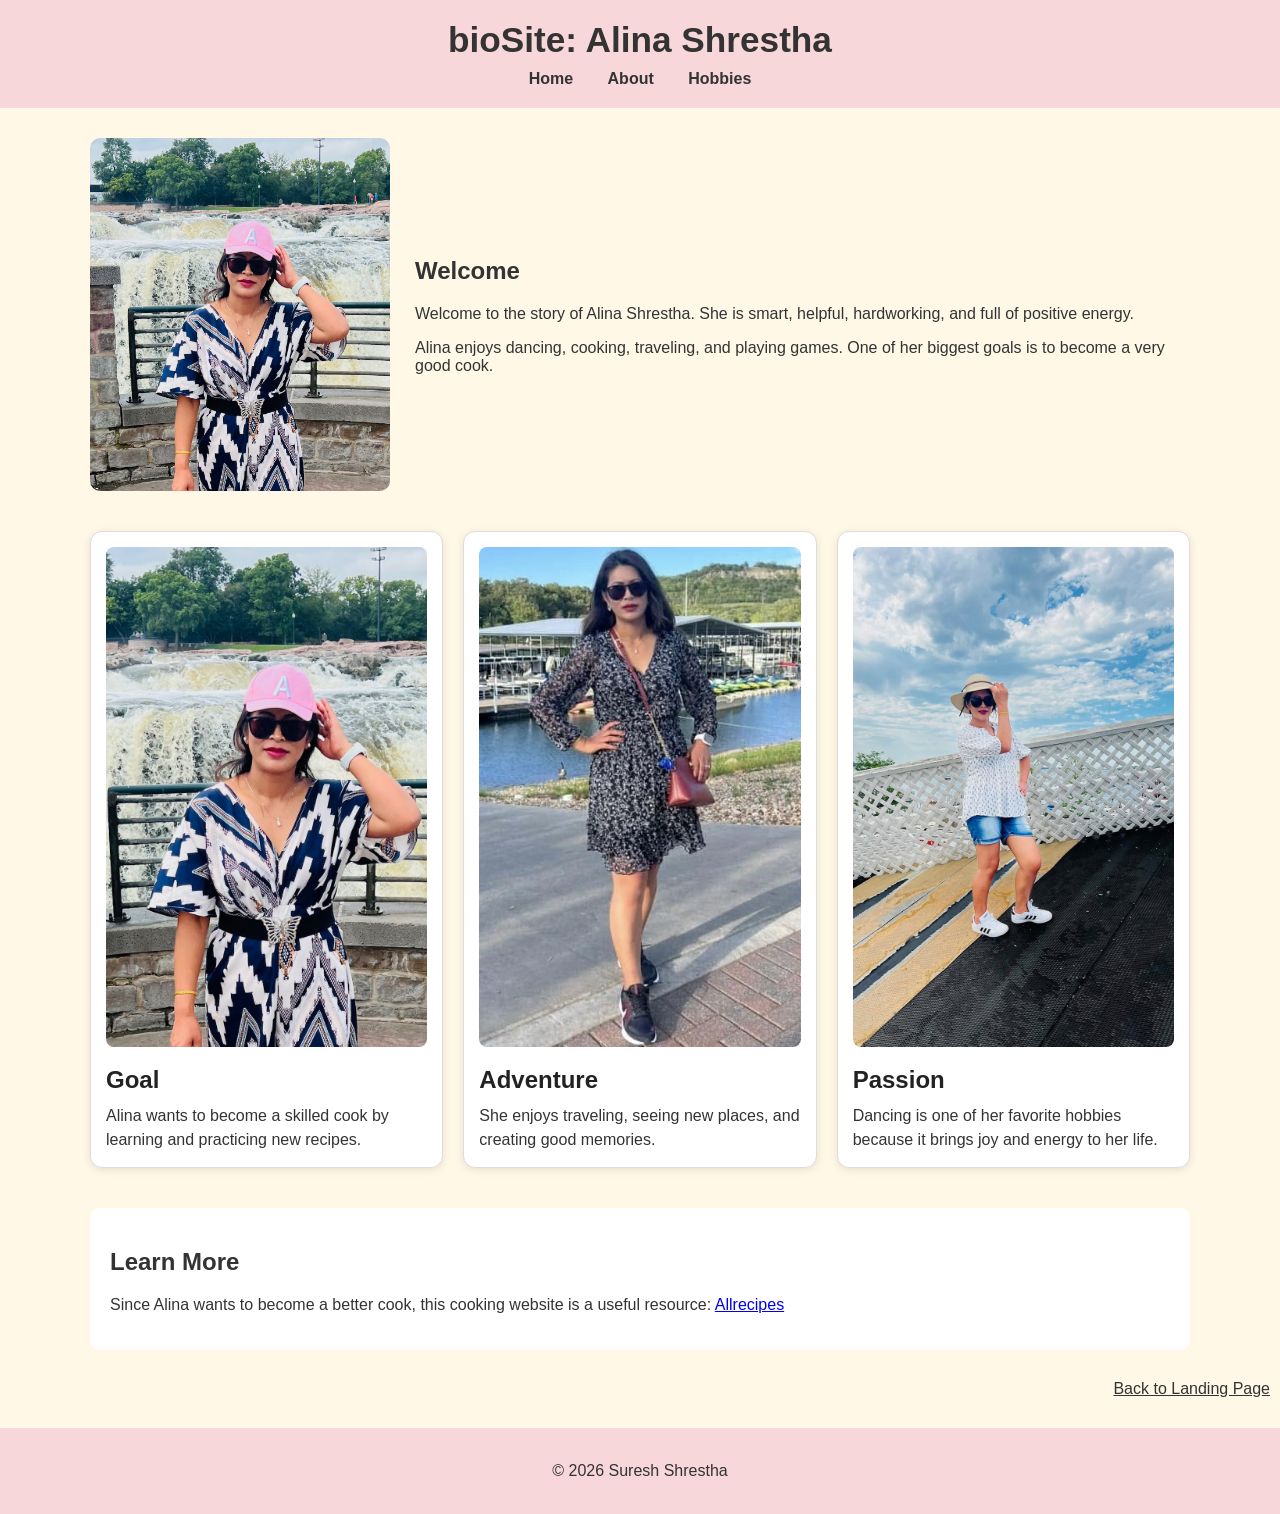
==== index.html @ 7d938309 "Completed bioSite project" ====
<!-- Suresh Shrestha
     4/24/2026
     Module-6.3 Assignment
-->

<!DOCTYPE html>
<html lang="en">
<head>
    <meta charset="UTF-8">
    <meta name="viewport" content="width=device-width, initial-scale=1.0">
    <meta name="description" content="Assignment 6.3 for CSD 340 Development with HTML and CSS">
    <meta name="keywords" content="HTML, CSS, Bellevue University, CSD 340">
    <meta name="author" content="Suresh Shrestha">
    <title>bioSite - Alina Shrestha</title>
  <link rel="stylesheet" href="style.css" />
</head>
<body>
  <header>
    <h1>bioSite: Alina Shrestha</h1>
    <nav>
      <a href="index.html">Home</a>
      <a href="about.html">About</a>
      <a href="hobbies.html">Hobbies</a>
    </nav>
  </header>

  <main class="container">
    <section class="hero">
      <img src="images/alina-main.jpg" alt="Alina Shrestha" />
      <div class="hero-text">
        <h2>Welcome</h2>
        <p>
          Welcome to the story of Alina Shrestha. She is smart, helpful,
          hardworking, and full of positive energy.
        </p>
        <p>
          Alina enjoys dancing, cooking, traveling, and playing games. One of
          her biggest goals is to become a very good cook.
        </p>
      </div>
    </section>

    <section class="cards">
      <div class="card">
        <img src="images/cooking.jpg" alt="Alina cooking" />
        <h2>Goal</h2>
        <p>Alina wants to become a skilled cook by learning and practicing new recipes.</p>
      </div>

      <div class="card">
        <img src="images/travel.jpg" alt="Alina traveling" />
        <h2>Adventure</h2>
        <p>She enjoys traveling, seeing new places, and creating good memories.</p>
      </div>

      <div class="card">
        <img src="images/dancing.jpg" alt="Alina dancing" />
        <h2>Passion</h2>
        <p>Dancing is one of her favorite hobbies because it brings joy and energy to her life.</p>
      </div>
    </section>

    <section class="external-link">
      <h2>Learn More</h2>
      <p>
        Since Alina wants to become a better cook, this cooking website is a useful resource:
        <a href="https://www.allrecipes.com/" target="_blank">Allrecipes</a>
      </p>
    </section>
  </main>

   <div class="back-link">
        <a href="../csd-340/index.html">Back to Landing Page</a>
    </div>

  <footer>
    <p>&copy; 2026 Suresh Shrestha</p>
  </footer>
  
</body>
</html>
---- style.css ----
/* Suresh Shrestha
   4/24/2026
   Module-6.3 Assignment
*/

body {
  margin: 0;
  font-family: Arial, sans-serif;
  background-color: #fff8e7;
  color: #333333;
}

header {
  background-color: #f8d7da;
  padding: 20px;
  text-align: center;
}

header h1 {
  margin: 0;
  color: #333333;
  font-size: 2.2rem;
}

nav {
  margin-top: 10px;
}

nav a {
  text-decoration: none;
  color: #333333;
  margin: 0 15px;
  font-weight: bold;
}

nav a:hover {
  color: #d4af37;
}

.container {
  width: 90%;
  max-width: 1100px;
  margin: 30px auto;
}

.hero {
  display: flex;
  flex-wrap: wrap;
  align-items: center;
  gap: 25px;
  margin-bottom: 40px;
}

.hero img {
  width: 300px;
  max-width: 100%;
  border-radius: 10px;
}

.hero-text {
  flex: 1;
}

.cards {
  display: grid;
  grid-template-columns: repeat(auto-fit, minmax(250px, 1fr));
  gap: 20px;
}

.card {
  background-color: #ffffff;
  border: 1px solid #ddd;
  border-radius: 12px;
  padding: 15px;
  box-shadow: 0 2px 8px rgba(0, 0, 0, 0.1);
}

.card img {
  width: 100%;
  height: 500px;
  object-fit: cover;
  object-position: center;
  border-radius: 8px;
}

.card h2,
.card h3 {
  margin-top: 15px;
  margin-bottom: 10px;
  color: #222222;
}

.card p {
  margin: 0;
  line-height: 1.5;
}

.about-section {
  display: flex;
  flex-wrap: wrap;
  gap: 20px;
  align-items: flex-start;
}

.portrait {
  width: 300px;
  max-width: 100%;
  border-radius: 10px;
}

.external-link {
  margin-top: 40px;
  padding: 20px;
  background-color: #ffffff;
  border-radius: 10px;
}

footer {
  text-align: center;
  padding: 18px;
  background-color: #f8d7da;
  margin-top: 30px;
}

.back-link {
  text-align: right;
  margin: 25px 10px 10px 10px;
}

.back-link a {
  color: #333333;
  text-decoration: underline;
  background: none;
  padding: 0;
  border-radius: 0;
  font-weight: normal;
}

.back-link a:hover {
  color: #d4af37;
}
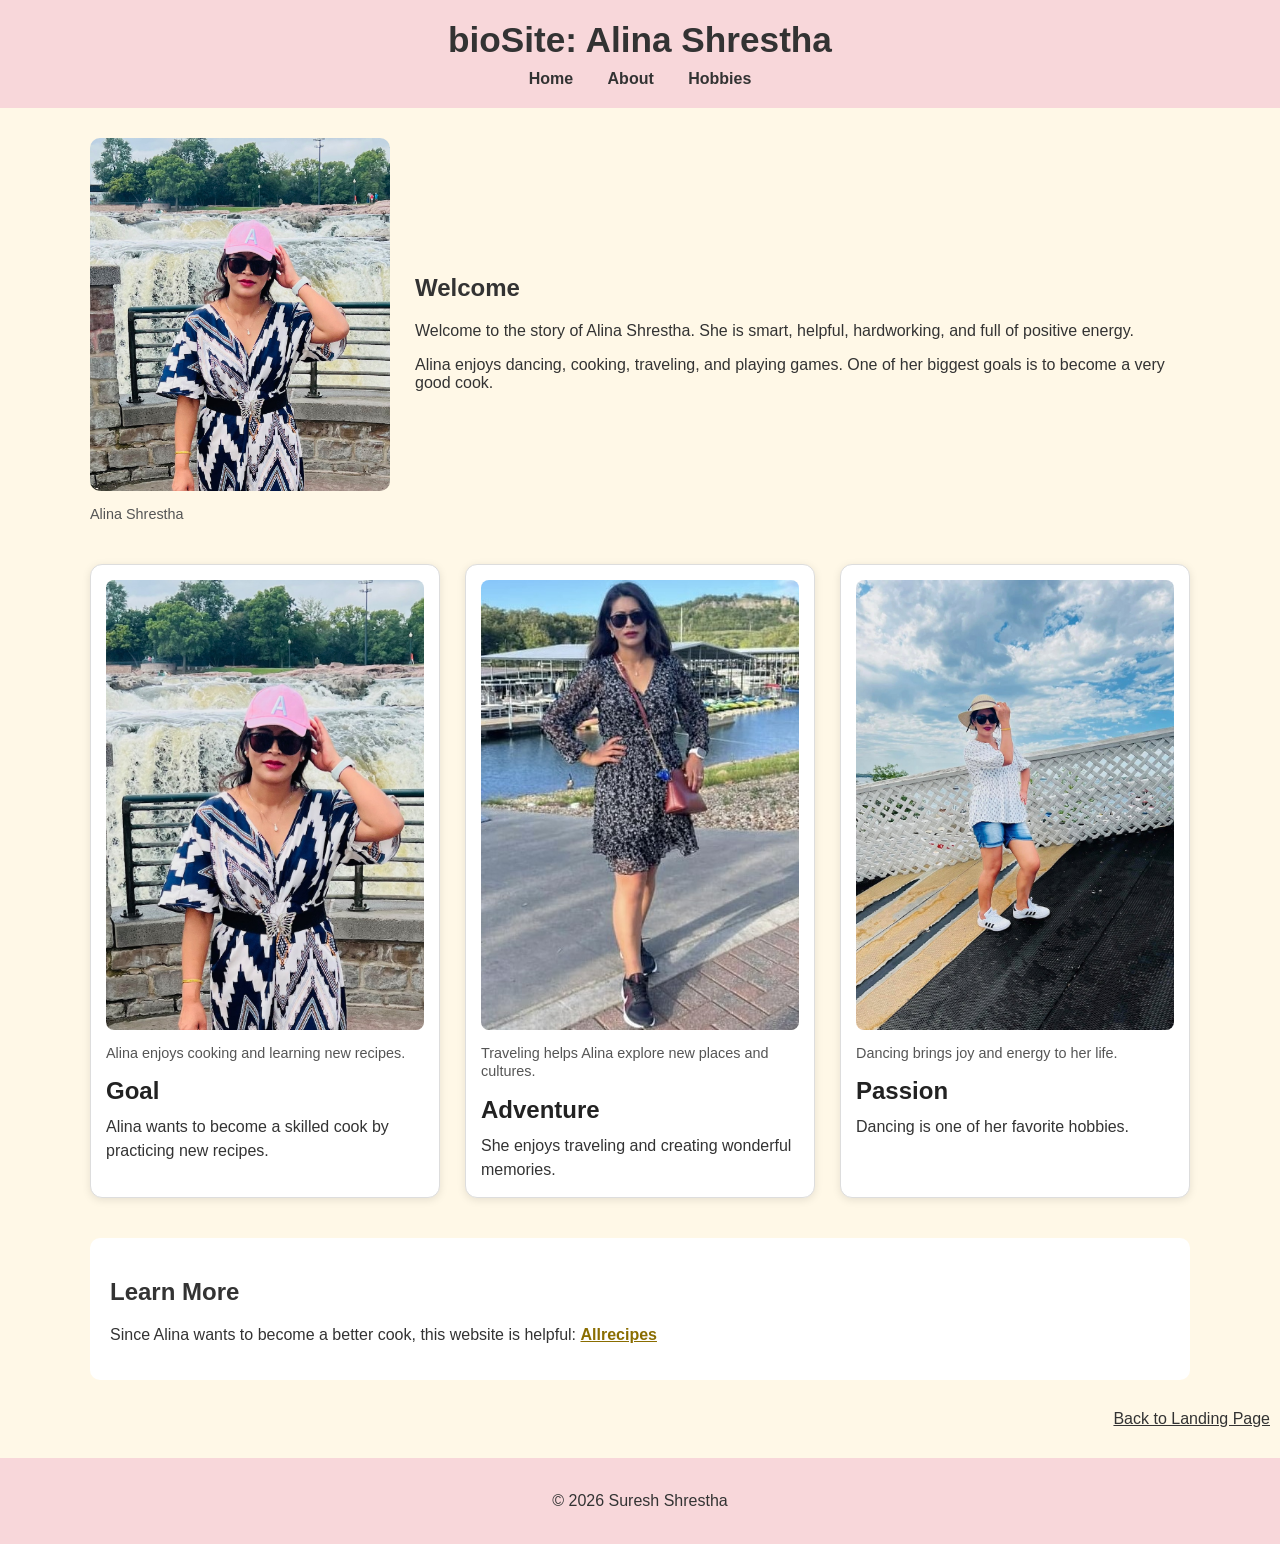
==== commit 762a7f7f: "Final bioSite update" ====
--- a/index.html
+++ b/index.html
@@ -1,6 +1,6 @@
 <!-- Suresh Shrestha
-     4/24/2026
-     Module-6.3 Assignment
+     5/2/2026
+     Module-7.2 Assignment
 -->
 
 <!DOCTYPE html>
@@ -8,13 +8,16 @@
 <head>
     <meta charset="UTF-8">
     <meta name="viewport" content="width=device-width, initial-scale=1.0">
-    <meta name="description" content="Assignment 6.3 for CSD 340 Development with HTML and CSS">
+    <meta name="description" content="Assignment 7.2 for CSD 340 Development with HTML and CSS">
     <meta name="keywords" content="HTML, CSS, Bellevue University, CSD 340">
     <meta name="author" content="Suresh Shrestha">
     <title>bioSite - Alina Shrestha</title>
   <link rel="stylesheet" href="style.css" />
 </head>
+
 <body>
+  <!-- Header -->
+  
   <header>
     <h1>bioSite: Alina Shrestha</h1>
     <nav>
@@ -24,9 +27,17 @@
     </nav>
   </header>
 
+  <!-- Main Content -->
+
   <main class="container">
+
+    <!-- Hero Section -->
     <section class="hero">
+      <figure>
       <img src="images/alina-main.jpg" alt="Alina Shrestha" />
+      <figcaption>Alina Shrestha</figcaption>
+      </figure>
+      
       <div class="hero-text">
         <h2>Welcome</h2>
         <p>
@@ -40,42 +51,54 @@
       </div>
     </section>
 
+    <!-- Cards Section -->
     <section class="cards">
-      <div class="card">
+
+      <figure class="card">
         <img src="images/cooking.jpg" alt="Alina cooking" />
+        <figcaption>Alina enjoys cooking and learning new recipes.</figcaption>
         <h2>Goal</h2>
-        <p>Alina wants to become a skilled cook by learning and practicing new recipes.</p>
-      </div>
+        <p>Alina wants to become a skilled cook by practicing new recipes.</p>
+      </figure>
 
-      <div class="card">
+      <figure class="card">
         <img src="images/travel.jpg" alt="Alina traveling" />
+        <figcaption>Traveling helps Alina explore new places and cultures.</figcaption>
         <h2>Adventure</h2>
-        <p>She enjoys traveling, seeing new places, and creating good memories.</p>
-      </div>
+        <p>She enjoys traveling and creating wonderful memories.</p>
+      </figure>
 
-      <div class="card">
+      <figure class="card">
         <img src="images/dancing.jpg" alt="Alina dancing" />
+        <figcaption>Dancing brings joy and energy to her life.</figcaption>
         <h2>Passion</h2>
-        <p>Dancing is one of her favorite hobbies because it brings joy and energy to her life.</p>
-      </div>
+        <p>Dancing is one of her favorite hobbies.</p>
+      </figure>
+
     </section>
 
+    <!-- External Link Section -->
     <section class="external-link">
       <h2>Learn More</h2>
       <p>
-        Since Alina wants to become a better cook, this cooking website is a useful resource:
+        Since Alina wants to become a better cook, this website is helpful:
         <a href="https://www.allrecipes.com/" target="_blank">Allrecipes</a>
       </p>
     </section>
+
   </main>
 
-   <div class="back-link">
-        <a href="../csd-340/index.html">Back to Landing Page</a>
-    </div>
+  <!-- Back Link (optional) -->
+  <div class="back-link">
+    <a href="https://Suresh-Shrestha.github.io/csd-340/" target="_blank">
+      Back to Landing Page
+    </a>
+  </div>
 
+  <!-- Footer -->
   <footer>
     <p>&copy; 2026 Suresh Shrestha</p>
   </footer>
-  
+
 </body>
 </html>
--- a/style.css
+++ b/style.css
@@ -1,6 +1,6 @@
 /* Suresh Shrestha
-   4/24/2026
-   Module-6.3 Assignment
+   5/2/2026
+   Module-7.2 Assignment
 */
 
 body {
@@ -51,6 +51,10 @@
   margin-bottom: 40px;
 }
 
+.hero figure {
+  margin: 0;
+}
+
 .hero img {
   width: 300px;
   max-width: 100%;
@@ -64,20 +68,26 @@
 .cards {
   display: grid;
   grid-template-columns: repeat(auto-fit, minmax(250px, 1fr));
-  gap: 20px;
+  gap: 25px;
 }
 
 .card {
   background-color: #ffffff;
-  border: 1px solid #ddd;
+  border: 1px solid #dddddd;
   border-radius: 12px;
   padding: 15px;
+  margin: 0;
   box-shadow: 0 2px 8px rgba(0, 0, 0, 0.1);
+}
+
+.card:hover {
+  transform: scale(1.02);
+  transition: 0.3s;
 }
 
 .card img {
   width: 100%;
-  height: 500px;
+  height: 450px;
   object-fit: cover;
   object-position: center;
   border-radius: 8px;
@@ -95,11 +105,32 @@
   line-height: 1.5;
 }
 
+figure {
+  margin: 0;
+}
+
+figcaption {
+  font-size: 0.9rem;
+  color: #555555;
+  margin-top: 10px;
+  line-height: 1.3;
+}
+
 .about-section {
   display: flex;
   flex-wrap: wrap;
-  gap: 20px;
+  gap: 25px;
   align-items: flex-start;
+}
+
+.about-section p {
+  line-height: 1.6;
+  margin-bottom: 12px;
+}
+
+.about-section div {
+  flex: 1;
+  min-width: 280px;
 }
 
 .portrait {
@@ -113,6 +144,11 @@
   padding: 20px;
   background-color: #ffffff;
   border-radius: 10px;
+}
+
+.external-link a {
+  color: #8a6d00;
+  font-weight: bold;
 }
 
 footer {
